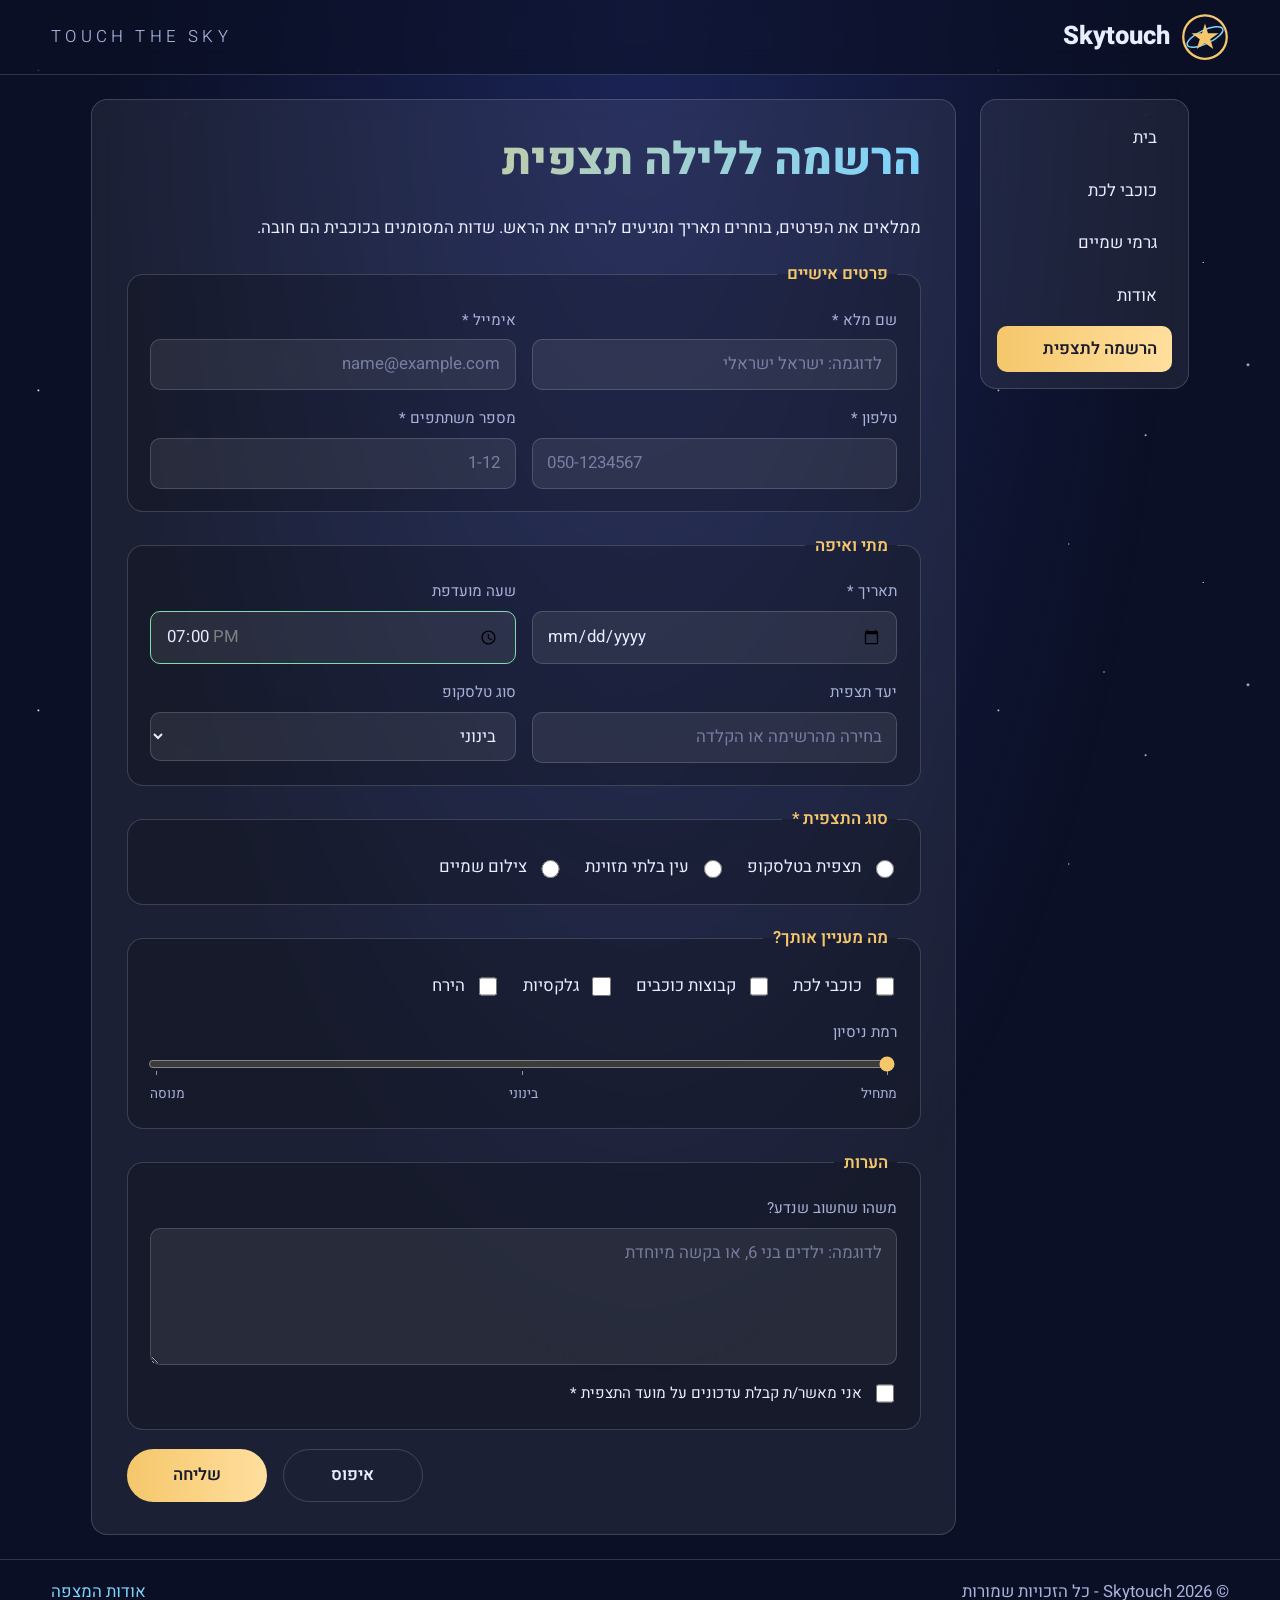
==== pages/booking.html @ 765fc485 "Initial commit" ====
<!DOCTYPE html>
<html lang="he" dir="rtl">
<head>
  <meta charset="UTF-8">
  <meta name="viewport" content="width=device-width, initial-scale=1.0">
  <meta name="description" content="הרשמה ללילה תצפית במצפה Skytouch">
  <title>הרשמה לתצפית | Skytouch</title>
  <link rel="icon" href="../favicon.ico">
  <link rel="preconnect" href="https://fonts.googleapis.com">
  <link rel="preconnect" href="https://fonts.gstatic.com" crossorigin>
  <link href="https://fonts.googleapis.com/css2?family=Heebo:wght@300;400;600;800&display=swap" rel="stylesheet">
  <link rel="stylesheet" href="../css/style.css">
  <link rel="stylesheet" href="../css/booking.css">
</head>
<body>

  <header class="site-header">
    <a class="logo" href="../index.html">
      <img src="../assets/images/logo.svg" alt="לוגו Skytouch" width="48" height="48">
      <span>Skytouch</span>
    </a>
    <p class="tagline">Touch the Sky</p>
  </header>

  <div class="layout">
    <aside>
      <nav aria-label="תפריט ראשי">
        <ul>
          <li><a href="../index.html">בית</a></li>
          <li><a href="planets.html">כוכבי לכת</a></li>
          <li><a href="objects.html">גרמי שמיים</a></li>
          <li><a href="about.html">אודות</a></li>
          <li><a href="booking.html" aria-current="page">הרשמה לתצפית</a></li>
        </ul>
      </nav>
    </aside>

    <main>
      <section>
        <h1>הרשמה ללילה תצפית</h1>
        <p>ממלאים את הפרטים, בוחרים תאריך ומגיעים להרים את הראש. שדות המסומנים בכוכבית הם חובה.</p>

        <form action="thanks.html" method="get">

          <fieldset>
            <legend>פרטים אישיים</legend>
            <div class="row">
              <label>
                <span>שם מלא *</span>
                <input type="text" name="fullname" placeholder="לדוגמה: ישראל ישראלי" required minlength="2" maxlength="40" autocomplete="name">
              </label>
              <label>
                <span>אימייל *</span>
                <input type="email" name="email" placeholder="name@example.com" required autocomplete="email">
              </label>
            </div>
            <div class="row">
              <label>
                <span>טלפון *</span>
                <input type="tel" name="phone" placeholder="050-1234567" required pattern="0[0-9]{1,2}-?[0-9]{7}" title="מספר טלפון ישראלי, לדוגמה 050-1234567" autocomplete="tel">
              </label>
              <label>
                <span>מספר משתתפים *</span>
                <input type="number" name="people" placeholder="1-12" min="1" max="12" required>
              </label>
            </div>
          </fieldset>

          <fieldset>
            <legend>מתי ואיפה</legend>
            <div class="row">
              <label>
                <span>תאריך *</span>
                <input type="date" name="date" min="2026-11-01" max="2027-12-31" required>
              </label>
              <label>
                <span>שעה מועדפת</span>
                <input type="time" name="time" min="19:00" max="23:00" value="19:00">
              </label>
            </div>
            <div class="row">
              <label>
                <span>יעד תצפית</span>
                <input type="text" name="place" list="places" placeholder="בחירה מהרשימה או הקלדה">
                <datalist id="places">
                  <option value="גג המצפה">
                  <option value="שדה פתוח מחוץ לעיר">
                  <option value="חניון לילה בהר">
                </datalist>
              </label>
              <label>
                <span>סוג טלסקופ</span>
                <select name="scope">
                  <optgroup label="לפי גודל">
                    <option value="small">קטן - קל לנשיאה</option>
                    <option value="medium" selected>בינוני</option>
                    <option value="large">גדול - הטלסקופ הראשי</option>
                  </optgroup>
                  <optgroup label="אחר">
                    <option value="none">בלי טלסקופ, רק עין</option>
                  </optgroup>
                </select>
              </label>
            </div>
          </fieldset>

          <fieldset>
            <legend>סוג התצפית *</legend>
            <div class="choices">
              <label><input type="radio" name="kind" value="telescope" required> תצפית בטלסקופ</label>
              <label><input type="radio" name="kind" value="eye"> עין בלתי מזוינת</label>
              <label><input type="radio" name="kind" value="photo"> צילום שמיים</label>
            </div>
          </fieldset>

          <fieldset>
            <legend>מה מעניין אותך?</legend>
            <div class="choices">
              <label><input type="checkbox" name="interest" value="planets"> כוכבי לכת</label>
              <label><input type="checkbox" name="interest" value="constellations"> קבוצות כוכבים</label>
              <label><input type="checkbox" name="interest" value="galaxies"> גלקסיות</label>
              <label><input type="checkbox" name="interest" value="moon"> הירח</label>
            </div>

            <label class="range-label">
              <span>רמת ניסיון</span>
              <input type="range" name="level" min="1" max="5" step="1" value="1" list="levels">
              <datalist id="levels">
                <option value="1" label="מתחיל">
                <option value="3" label="בינוני">
                <option value="5" label="מנוסה">
              </datalist>
              <span class="range-ends"><span>מתחיל</span><span>בינוני</span><span>מנוסה</span></span>
            </label>
          </fieldset>

          <fieldset>
            <legend>הערות</legend>
            <label>
              <span>משהו שחשוב שנדע?</span>
              <textarea name="notes" rows="4" maxlength="300" placeholder="לדוגמה: ילדים בני 6, או בקשה מיוחדת"></textarea>
            </label>
            <label class="agree">
              <input type="checkbox" name="agree" value="yes" required >
              <span>אני מאשר/ת קבלת עדכונים על מועד התצפית *</span>
            </label>
          </fieldset>

          <div class="buttons">
            <button type="reset">איפוס</button>
            <button type="submit">שליחה</button>
          </div>
        </form>
      </section>
    </main>
  </div>

  <footer>
    <p>&copy; 2026 Skytouch - כל הזכויות שמורות</p>
    <a href="about.html">אודות המצפה</a>
  </footer>

</body>
</html>
---- css/style.css ----
/* ==========================================================
   Skytouch - style.css  (העיצוב המשותף לכל דפי האתר)
   נושאים ללמידה עצמית:
   1) משתני CSS (Custom Properties) - ראו :root
   2) backdrop-filter - אפקט זכוכית מטושטשת (header, nav, כרטיסים)
   ========================================================== */

/* ---------- משתנים ---------- */
:root {
  --bg: #0b1026;
  --bg-soft: #141b3d;
  --glass: rgba(255, 255, 255, 0.07);
  --glass-border: rgba(255, 255, 255, 0.16);
  --text: #e9edff;
  --muted: #a9b3da;
  --gold: #f5c76b;
  --sky: #7dd3fc;
  --bad: #ff8f8f;
  --good: #7ee0a8;
  --radius: 16px;
  --gap: 1.5rem;
}

/* ---------- איפוס ובסיס ---------- */
*,
*::before,
*::after {
  box-sizing: border-box;
}

html {
  scroll-behavior: smooth;
  background: var(--bg);
}

body {
  margin: 0;
  min-height: 100vh;
  display: flex;
  flex-direction: column;
  font-family: "Heebo", Arial, sans-serif;
  font-size: 1.05rem;
  line-height: 1.7;
  color: var(--text);
  background: radial-gradient(ellipse at top, #1b2456 0%, transparent 60%) no-repeat;
}

/* כוכבים מנצנצים ברקע (אנימציה) */
body::before {
  content: "";
  position: fixed;
  inset: 0;
  z-index: -1;
  pointer-events: none;
  background-image:
    radial-gradient(1.5px 1.5px at 12% 22%, #fff, transparent),
    radial-gradient(1px 1px at 34% 70%, #fff, transparent),
    radial-gradient(1.5px 1.5px at 58% 36%, #cfe4ff, transparent),
    radial-gradient(1px 1px at 76% 82%, #fff, transparent),
    radial-gradient(2px 2px at 90% 14%, #fff6d6, transparent),
    radial-gradient(1px 1px at 45% 10%, #fff, transparent);
  background-size: 320px 320px;
 
}



@keyframes float {
  0%, 100% { transform: translateY(0); }
  50%      { transform: translateY(-8px); }
}

img {
  max-width: 100%;
  height: auto;
  display: block;
}

a {
  color: var(--sky);
  text-decoration: none;
}

a:hover {
  color: var(--gold);
}

/* ---------- כותרות ---------- */
h1,
h2,
h3 {
  line-height: 1.25;
  margin: 0 0 0.6em;
}

h1 {
  font-size: clamp(1.8rem, 4vw, 2.8rem);
  font-weight: 800;
  background: linear-gradient(90deg, var(--gold), var(--sky));
  -webkit-background-clip: text;
  background-clip: text;
  color: transparent;
}

h2 {
  font-size: clamp(1.3rem, 2.5vw, 1.8rem);
  color: var(--gold);
}

h3 {
  font-size: 1.2rem;
}

p {
  margin: 0 0 1em;
}

/* ---------- header ---------- */
.site-header {
  position: sticky;
  top: 0; 

  z-index: 10;
  display: flex;
  flex-wrap: wrap;
  align-items: center;
  justify-content: space-between;
  gap: 1rem;
  padding: 0.8rem 4%;
  background: rgba(11, 16, 38, 0.6);
  -webkit-backdrop-filter: blur(14px);
  backdrop-filter: blur(14px);
  border-bottom: 1px solid var(--glass-border);
}

.logo {
  display: flex;
  align-items: center;
  gap: 0.7rem;
  font-size: 1.6rem;
  font-weight: 800;
  color: var(--text);
}

.logo img {
  width: 48px;
  height: 48px;
}

.logo:hover {
  color: var(--gold);
}

.tagline {
  margin: 0;
  font-weight: 300;
  letter-spacing: 0.25em;
  text-transform: uppercase;
  color: var(--muted);
}

/* ---------- פריסת העמוד: aside + main ---------- */
.layout {
  display: flex;
  align-items: flex-start;
  gap: var(--gap);
  flex: 1;
  width: 100%;
  max-width: 1200px;
  margin: 0 auto;
  padding: var(--gap) 4%;
}

aside {
  flex: 0 0 19%;
  min-width: 170px;
  position: sticky;
  top: 6rem;
}

aside nav {
  padding: 1rem;
  background: var(--glass);
  -webkit-backdrop-filter: blur(10px);
  backdrop-filter: blur(10px);
  border: 1px solid var(--glass-border);
  border-radius: var(--radius);
}

aside nav ul {
  display: flex;
  flex-direction: column;
  gap: 0.4rem;
  margin: 0;
  padding: 0;
  list-style: none;
}

aside nav a {
  display: block;
  padding: 0.55rem 0.9rem;
  border-radius: 10px;
  color: var(--text);
  transition: background 0.25s, transform 0.25s;
}

aside nav a:hover {
  background: rgba(255, 255, 255, 0.12);
  transform: translateX(-4px);
}

a[aria-current="page"] {
  background: linear-gradient(90deg, var(--gold), #ffdf9e);
  color: #1b1b2f;
  font-weight: 600;
}

a[aria-current="page"]:hover {
  color: #1b1b2f;
}

/* ---------- main ---------- */
main {
  flex: 1 1 0;
  min-width: 0;
  display: flex;
  flex-direction: column;
  gap: var(--gap);
}

main > section {
  padding: 2rem 4%;
  background: var(--glass);
  -webkit-backdrop-filter: blur(10px);
  backdrop-filter: blur(10px);
  border: 1px solid var(--glass-border);
  border-radius: var(--radius);
}

main > section > h2:first-child {
  position: relative;
  padding-right: 1.4rem;
}

main > section > h2:first-child::before {
  content: "\2726";
  position: absolute;
  right: 0;
  color: var(--sky);
}

/* ---------- כרטיסי מוצרים (משותף לדפי כוכבי הלכת וגרמי השמיים) ---------- */
.cards {
  display: flex;
  flex-wrap: wrap;
  gap: var(--gap);
}

.card {
  flex: 1 1 28%;
  min-width: 230px;
  display: flex;
  flex-direction: column;
  gap: 0.6rem;
  padding: 1rem;
  background: rgba(255, 255, 255, 0.05);
  border: 1px solid var(--glass-border);
  border-radius: var(--radius);
  transition: transform 0.3s, box-shadow 0.3s, border-color 0.3s;
}

.card:hover {
  transform: translateY(-8px);
  border-color: var(--gold);
  box-shadow: 0 14px 30px rgba(0, 0, 0, 0.45);
}

.card img {
  width: 100%;
  aspect-ratio: 4 / 3;
  object-fit: cover;
  border-radius: 12px;
  animation: float 6s ease-in-out infinite;
}

 

.card h3 {
  margin: 0;
  color: var(--gold);
}

.card p {
  margin: 0;
  color: var(--muted);
  font-size: 0.95rem;
}

.card dl {
  display: flex;
  flex-wrap: wrap;
  margin: 0;
  font-size: 0.92rem;
}

.card dt {
  flex: 0 0 48%;
  color: var(--muted);
}

.card dd {
  flex: 0 0 52%;
  margin: 0;
  font-weight: 600;
}

.card dt:nth-of-type(odd),
.card dt:nth-of-type(odd) + dd {
  background: rgba(255, 255, 255, 0.04);
}

.card a:last-child {
  margin-top: auto;
}

/* ---------- כפתורים ---------- */
.btn,
button,
input[type="submit"] {
  display: inline-block;
  padding: 0.7rem 1.6rem;
  font: inherit;
  font-weight: 600;
  color: #1b1b2f;
  background: linear-gradient(90deg, var(--gold), #ffdf9e);
  border: 0;
  border-radius: 999px;
  cursor: pointer;
  transition: transform 0.25s, box-shadow 0.25s;
}

.btn:hover,
button:hover {
  color: #1b1b2f;
  transform: translateY(-3px);
  box-shadow: 0 8px 20px rgba(245, 199, 107, 0.35);
}

button[type="reset"] {
  color: var(--text);
  background: transparent;
  border: 1px solid var(--glass-border);
}

button[type="reset"]:hover {
  color: var(--text);
  box-shadow: none;
  border-color: var(--gold);
}

/* ---------- footer ---------- */
footer {
  margin-top: auto;
  display: flex;
  flex-wrap: wrap;
  align-items: center;
  justify-content: space-between;
  gap: 0.6rem 1.5rem;
  padding: 1.1rem 4%;
  color: var(--muted);
  background: rgba(11, 16, 38, 0.6);
  -webkit-backdrop-filter: blur(12px);
  backdrop-filter: blur(12px);
  border-top: 1px solid var(--glass-border);
}

footer p {
  margin: 0;
}

/* ---------- רספונסיבי ---------- */
@media (max-width: 900px) {
  .layout {
    flex-direction: column;
    align-items: stretch;
  }

  aside {
    position: static;
    flex: none;
    width: 100%;
  }

  aside nav ul {
    flex-direction: row;
    flex-wrap: wrap;
  }

  aside nav li {
    flex: 1 1 30%;
  }

  aside nav a { 
    text-align: center;
  }

  aside nav a:hover {
    transform: translateY(-2px);
  }
}

@media (max-width: 520px) {
  body {
    font-size: 1rem;
  }

  .tagline {
    display: none;
  }

  .site-header {
    justify-content: center;
  }

  main > section {
    padding: 1.3rem 5%;
  }

  footer {
    justify-content: center;
    text-align: center;
  }
}
---- css/booking.css ----
/* ==========================================================
   booking.css - עיצוב ייחודי לטופס ההרשמה בלבד
   ========================================================== */

form {
  display: flex;
  flex-direction: column;
  gap: 1.2rem;
}

fieldset {
  margin: 0;
  padding: 1.2rem 1.4rem 1.4rem;
  border: 1px solid var(--glass-border);
  border-radius: var(--radius);
  background: rgba(0, 0, 0, 0.18);
}

legend {
  padding: 0 0.6rem;
  font-weight: 600;
  color: var(--gold);
}

.row {
  display: flex;
  flex-wrap: wrap;
  gap: 1rem;
}

.row + .row {
  margin-top: 1rem;
}

label {
  display: flex;
  flex-direction: column;
  gap: 0.35rem;
  flex: 1 1 40%;
  min-width: 200px;
}

label > span:first-child {
  font-size: 0.95rem;
  color: var(--muted);
}

/* שדות הקלט */
input:not([type="radio"], [type="checkbox"], [type="range"]),
select,
textarea {
  width: 100%;
  padding: 0.65rem 0.9rem;
  font: inherit;
  color: var(--text);
  background: rgba(255, 255, 255, 0.08);
  border: 1px solid var(--glass-border);
  border-radius: 10px;
  transition: border-color 0.25s, box-shadow 0.25s, background 0.25s;
}

select option,
select optgroup {
  color: #1b1b2f;
}

input::placeholder,
textarea::placeholder {
  color: rgba(169, 179, 218, 0.6);
}

input:focus,
select:focus,
textarea:focus {
  outline: none;
  background: rgba(255, 255, 255, 0.14);
  border-color: var(--sky);
  box-shadow: 0 0 0 3px rgba(125, 211, 252, 0.25);
}


 input:not([type="date"]):not(:placeholder-shown):valid,
textarea:not(:placeholder-shown):valid {
  border-color: var(--good);
}

input:not([type="date"]):not(:placeholder-shown):invalid,
textarea:not(:placeholder-shown):invalid {
  border-color: var(--bad);
}

input:not([type="date"]):not(:placeholder-shown):invalid:focus {
  box-shadow: 0 0 0 3px rgba(255, 143, 143, 0.3);
}

textarea {
  resize: vertical;
}

/* רדיו ותיבות סימון */
.choices {
  display: flex;
  flex-wrap: wrap;
  gap: 0.7rem 1.4rem;
}

.choices label,
.agree {
  flex-direction: row;
  align-items: center;
  gap: 0.6rem;
  flex: 0 1 auto;
  min-width: 0;
  cursor: pointer;
}

input[type="radio"],
input[type="checkbox"] {
  width: 1.15rem;
  height: 1.15rem;
  accent-color: var(--gold);
}



.agree {
  margin-top: 1rem;
}

.agree span {
  font-size: 0.95rem;
}

/* רמת ניסיון */
.range-label {
  margin-top: 1.2rem;
  flex: none;
}

input[type="range"] {
  width: 100%;
  accent-color: var(--gold);
}

.range-ends {
  display: flex;
  justify-content: space-between;
  font-size: 0.85rem;
  color: var(--muted);
}

/* כפתורים */
.buttons {
  display: flex;
  flex-wrap: wrap;
  justify-content: flex-end;
  gap: 1rem;
}

.buttons button {
  min-width: 140px;
}

@media (max-width: 700px) {
  .row > label {
    flex-basis: 100%;
  }

  .buttons button {
    flex: 1 1 100%;
  }

  fieldset {
    padding: 1rem;
  }
}
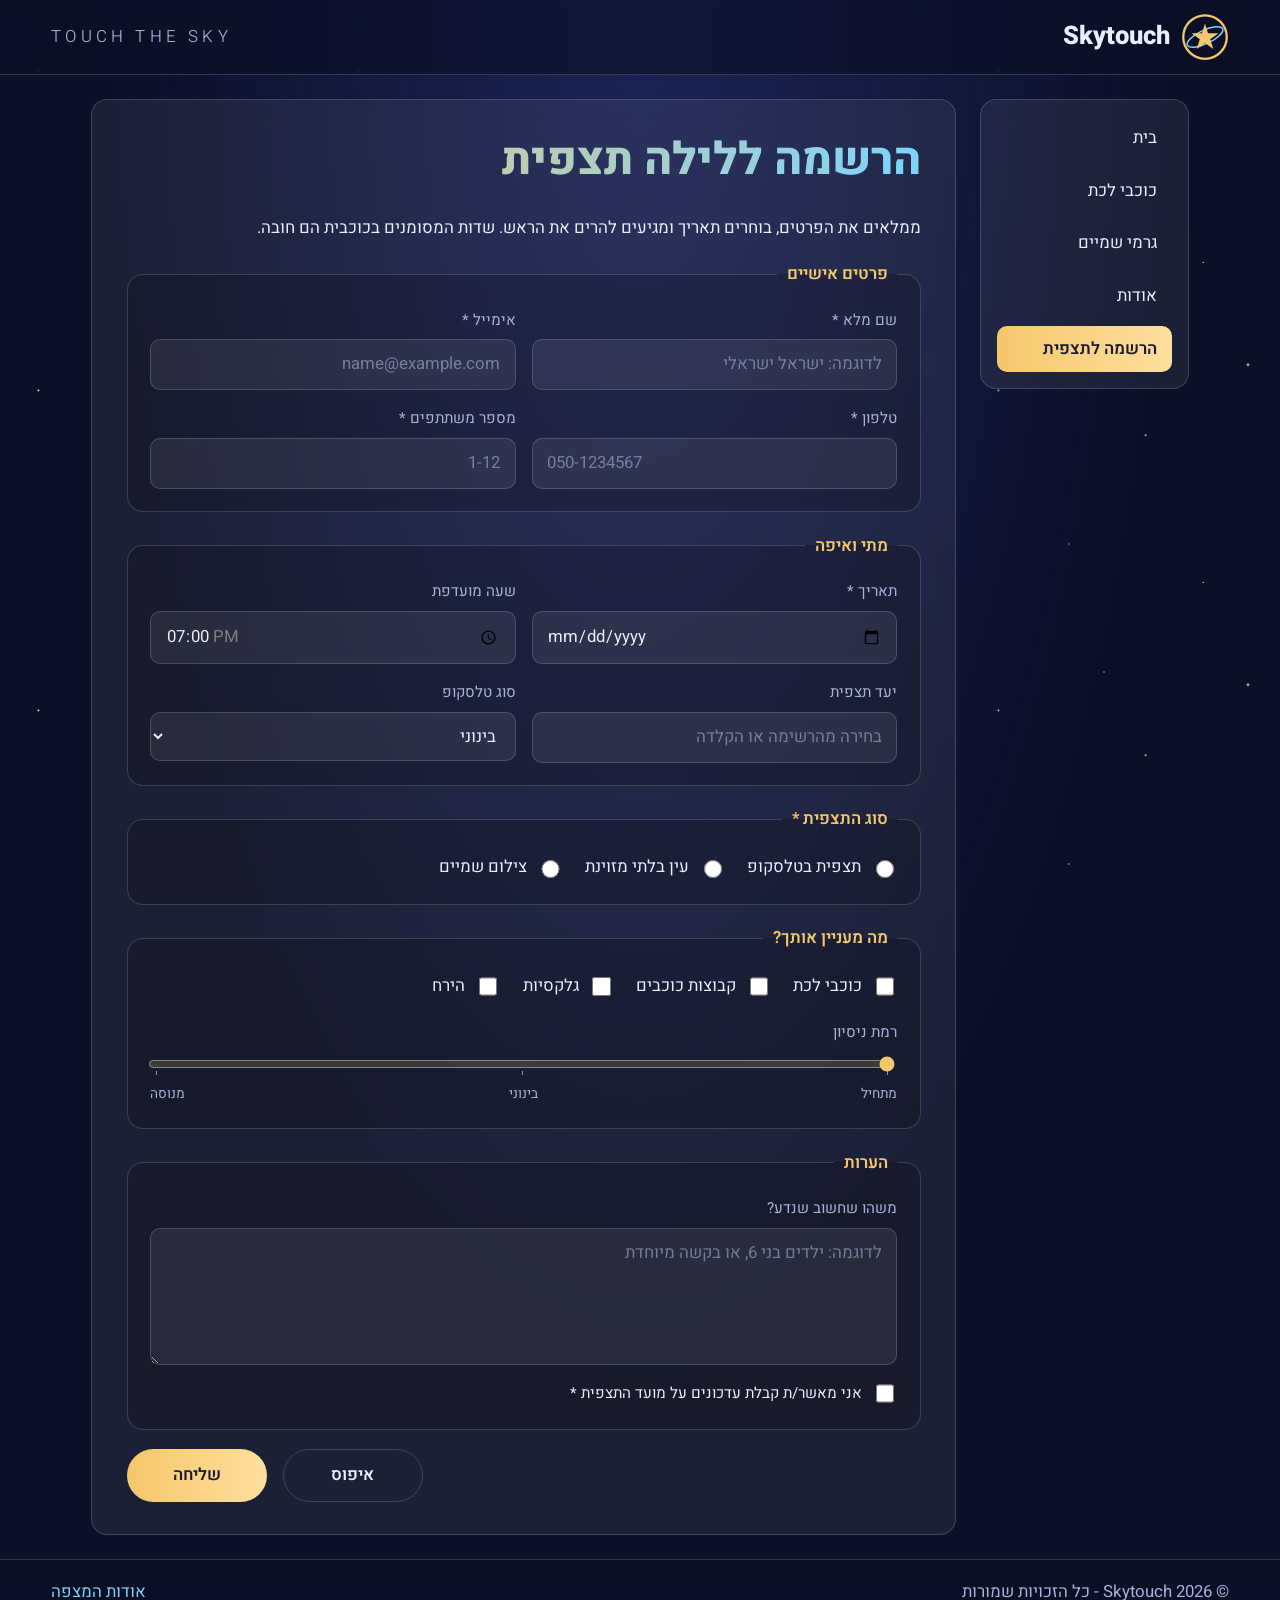
==== commit da4218b4: "עדכון טופס ההרשמה" ====
--- a/pages/booking.html
+++ b/pages/booking.html
@@ -75,7 +75,7 @@
               </label>
               <label>
                 <span>שעה מועדפת</span>
-                <input type="time" name="time" min="19:00" max="23:00" value="19:00">
+                <input type="time" name="time" min="19:00" max="23:00" value="19:00" >
               </label>
             </div>
             <div class="row">
--- a/css/style.css
+++ b/css/style.css
@@ -253,6 +253,8 @@
 .cards {
   display: flex;
   flex-wrap: wrap;
+  
+  
   gap: var(--gap);
 }
 
--- a/css/booking.css
+++ b/css/booking.css
@@ -79,7 +79,7 @@
 }
 
 
- input:not([type="date"]):not(:placeholder-shown):valid,
+ /* input:not([type="date"]):not(:placeholder-shown):valid,
 textarea:not(:placeholder-shown):valid {
   border-color: var(--good);
 }
@@ -90,6 +90,19 @@
 }
 
 input:not([type="date"]):not(:placeholder-shown):invalid:focus {
+  box-shadow: 0 0 0 3px rgba(255, 143, 143, 0.3);
+} */
+ input:is([type="text"], [type="email"], [type="tel"], [type="number"]):not(:placeholder-shown):valid,
+textarea:not(:placeholder-shown):valid {
+  border-color: var(--good);
+}
+ 
+input:is([type="text"], [type="email"], [type="tel"], [type="number"]):not(:placeholder-shown):invalid,
+textarea:not(:placeholder-shown):invalid {
+  border-color: var(--bad);
+}
+ 
+input:is([type="text"], [type="email"], [type="tel"], [type="number"]):not(:placeholder-shown):invalid:focus {
   box-shadow: 0 0 0 3px rgba(255, 143, 143, 0.3);
 }
 
